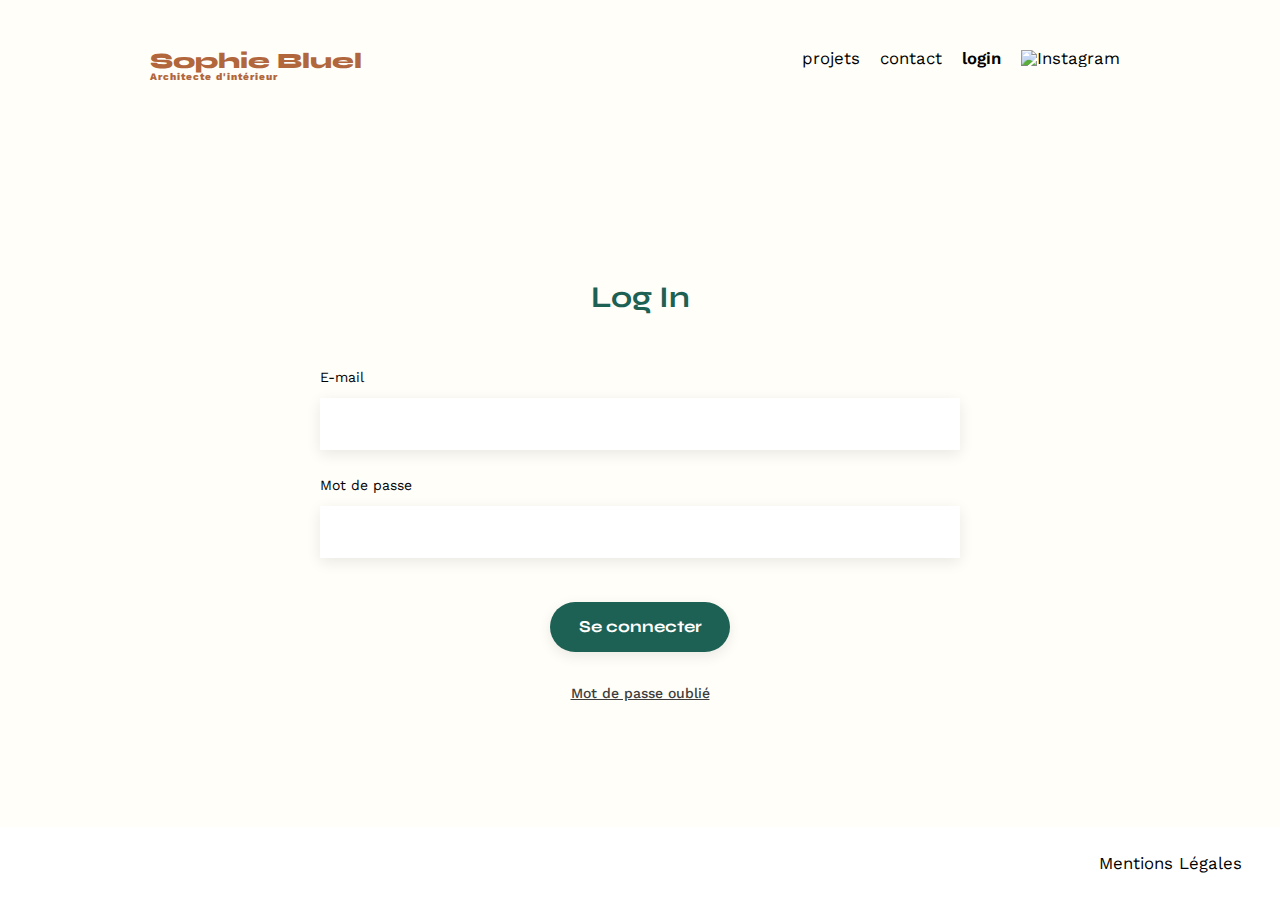
==== FrontEnd/login.html @ 2fc1519b "etape 2" ====
<!DOCTYPE html>
<html lang="fr">
    <head>
        <meta charset="UTF-8" />
        <title>Sophie Bluel - Architecte d'intérieur</title>
        <meta name="viewport" content="width=device-width, initial-scale=1.0" />
        <link rel="preconnect" href="https://fonts.googleapis.com" />
        <link rel="preconnect" href="https://fonts.gstatic.com" crossorigin />
        <link
            href="https://fonts.googleapis.com/css2?family=Syne:wght@700;800&family=Work+Sans:wght@400;500;600&display=swap"
            rel="stylesheet"
        />
        <meta name="description" content="" />
        <link rel="stylesheet" href="./assets/style.css" />
        <script src="login.js"></script>
    </head>
    <body>
        <header>
            <h1>Sophie Bluel <span>Architecte d'intérieur</span></h1>
            <nav>
                <ul>
                    <li><a href="/">projets</a></li>
                    <li>contact</li>
                    <li class="active">login</li>
                    <li>
                        <img
                            src="./assets/icons/instagram.png"
                            alt="Instagram"
                        />
                    </li>
                </ul>
            </nav>
        </header>
        <main>
            <section id="login">
                <h2>Log In</h2>
                <form action="#" method="post">
                    <label for="E-mail">E-mail</label>
                    <input type="email" name="email" id="email" />
                    <label for="Mot de passe">Mot de passe</label>
                    <input type="password" name="password" id="password" />
                    <p id="login-status"></p>
                    <input type="submit" value="Se connecter" />
                </form>
                <a href="#">Mot de passe oublié</a>
            </section>
        </main>

        <footer>
            <nav>
                <ul>
                    <li>Mentions Légales</li>
                </ul>
            </nav>
        </footer>
    </body>
</html>
---- FrontEnd/assets/style.css ----
/* http://meyerweb.com/eric/tools/css/reset/
   v2.0 | 20110126
   License: none (public domain)
*/

html,
body,
div,
span,
applet,
object,
iframe,
h1,
h2,
h3,
h4,
h5,
h6,
p,
blockquote,
pre,
a,
abbr,
acronym,
address,
big,
cite,
code,
del,
dfn,
em,
img,
ins,
kbd,
q,
s,
samp,
small,
strike,
strong,
sub,
sup,
tt,
var,
b,
u,
i,
center,
dl,
dt,
dd,
ol,
ul,
li,
fieldset,
form,
label,
legend,
table,
caption,
tbody,
tfoot,
thead,
tr,
th,
td,
article,
aside,
canvas,
details,
embed,
figure,
figcaption,
footer,
header,
hgroup,
menu,
nav,
output,
ruby,
section,
summary,
time,
mark,
audio,
video {
    margin: 0;
    padding: 0;
    border: 0;
    font-size: 100%;
    font: inherit;
    vertical-align: baseline;
}
/* HTML5 display-role reset for older browsers */
article,
aside,
details,
figcaption,
figure,
footer,
header,
hgroup,
menu,
nav,
section {
    display: block;
}
body {
    line-height: 1;
}
ol,
ul {
    list-style: none;
}
blockquote,
q {
    quotes: none;
}
blockquote:before,
blockquote:after,
q:before,
q:after {
    content: "";
    content: none;
}
table {
    border-collapse: collapse;
    border-spacing: 0;
}
/** end reset css**/
body {
    max-width: 1440px;
    margin: auto;
    font-family: "Work Sans";
    font-size: 14px;
    background: #fffef8;
    display: flex;
    flex-direction: column;
    min-height: 100vh;
}
main {
    flex: 1;
}
header {
    display: flex;
    justify-content: space-between;
    margin: 50px 150px;
}
section {
    margin: 50px 0;
}

h1 {
    display: flex;
    flex-direction: column;
    font-family: "Syne";
    font-size: 22px;
    font-weight: 800;
    color: #b1663c;
}

h1 > span {
    font-family: "Work Sans";
    font-size: 10px;
    letter-spacing: 0.1em;
}

h2 {
    font-family: "Syne";
    font-weight: 700;
    font-size: 30px;
    color: #1d6154;
}
nav ul {
    display: flex;
    align-items: center;
    list-style-type: none;
}
nav li {
    padding: 0 10px;
    font-size: 1.2em;
}
.active {
    font-weight: 600;
}
nav ul a {
    text-decoration: none;
    color: black;
}
nav ul a:hover {
    color: #b1663c;
}

nav img {
    width: 22px;
}

li:hover {
    color: #b1663c;
}
#introduction {
    display: flex;
    align-items: center;
}
#introduction figure {
    flex: 1;
}
#introduction img {
    display: block;
    margin: auto;
    width: 80%;
}

#introduction article {
    flex: 1;
}
#introduction h2 {
    margin-bottom: 1em;
}

#introduction p {
    margin-bottom: 0.5em;
}
#portfolio h2 {
    text-align: center;
}

/* css filters  */

#myFilters {
    display: flex;
    justify-content: center;
    gap: 10px;
}

#myFilters button {
    border: 1px solid #1d6154;
    border-radius: 60px;
    background-color: white;
    min-width: 100px;
    height: 37px;
    color: #1d6154;
    font-size: 16px;
    font-weight: 700;
}

#myFilters button:hover {
    cursor: pointer;
}

#myFilters button.active {
    background-color: #1d6154;
    color: white;
}

#myFilters button.active:hover {
    cursor: default;
}

.button-modifier {
    display: flex;
    gap: 10px;
    background-color: transparent;
    border: none;
    font-size: 14px;
    cursor: pointer;
}

.section-modifier {
    display: flex;
    justify-content: center;
    align-items: center;
}

/* css page login  */

#login h2 {
    text-align: center;
    margin-top: 150px;
}

#login a {
    text-decoration-line: underline;
    color: #3d3d3d;
    font-size: 14px;
    line-height: normal;
    font-weight: 500;
    display: flex;
    justify-content: center;
}

.email {
    display: flex;
    flex-direction: column;
}

.password {
    display: flex;
    flex-direction: column;
}

.gallery {
    width: 100%;
    display: grid;
    grid-template-columns: 1fr 1fr 1fr;
    grid-column-gap: 20px;
    grid-row-gap: 20px;
}

.gallery img {
    width: 100%;
}
#contact,
#login {
    width: 50%;
    margin: auto;
}
#contact > *,
#login > * {
    text-align: center;
}
#contact h2,
#login h2 {
    margin-bottom: 20px;
}
#contact form,
#login form {
    text-align: left;
    margin-top: 30px;
    display: flex;
    flex-direction: column;
}

#contact input,
#login input {
    height: 50px;
    font-size: 1.2em;
    border: none;
    box-shadow: 0px 4px 14px rgba(0, 0, 0, 0.09);
}
#contact label,
#login label {
    margin: 2em 0 1em 0;
}

#login-status {
    margin-top: 10px;
    color: #b91c1c;
    font-size: 16px;
    font-weight: bold;
}

#contact textarea {
    border: none;
    box-shadow: 0px 4px 14px rgba(0, 0, 0, 0.09);
}

input[type="submit"] {
    font-family: "Syne";
    font-weight: 700;
    color: white;
    background-color: #1d6154;
    margin: 2em auto;
    width: 180px;
    text-align: center;
    border-radius: 60px;
    cursor: pointer;
}
input[type="submit"]:hover {
    background-color: #0e2f28;
}

footer nav ul {
    display: flex;
    justify-content: flex-end;
    margin: 2em;
}

footer {
    background-color: white;
    width: 100%;
    flex-shrink: 0;
}
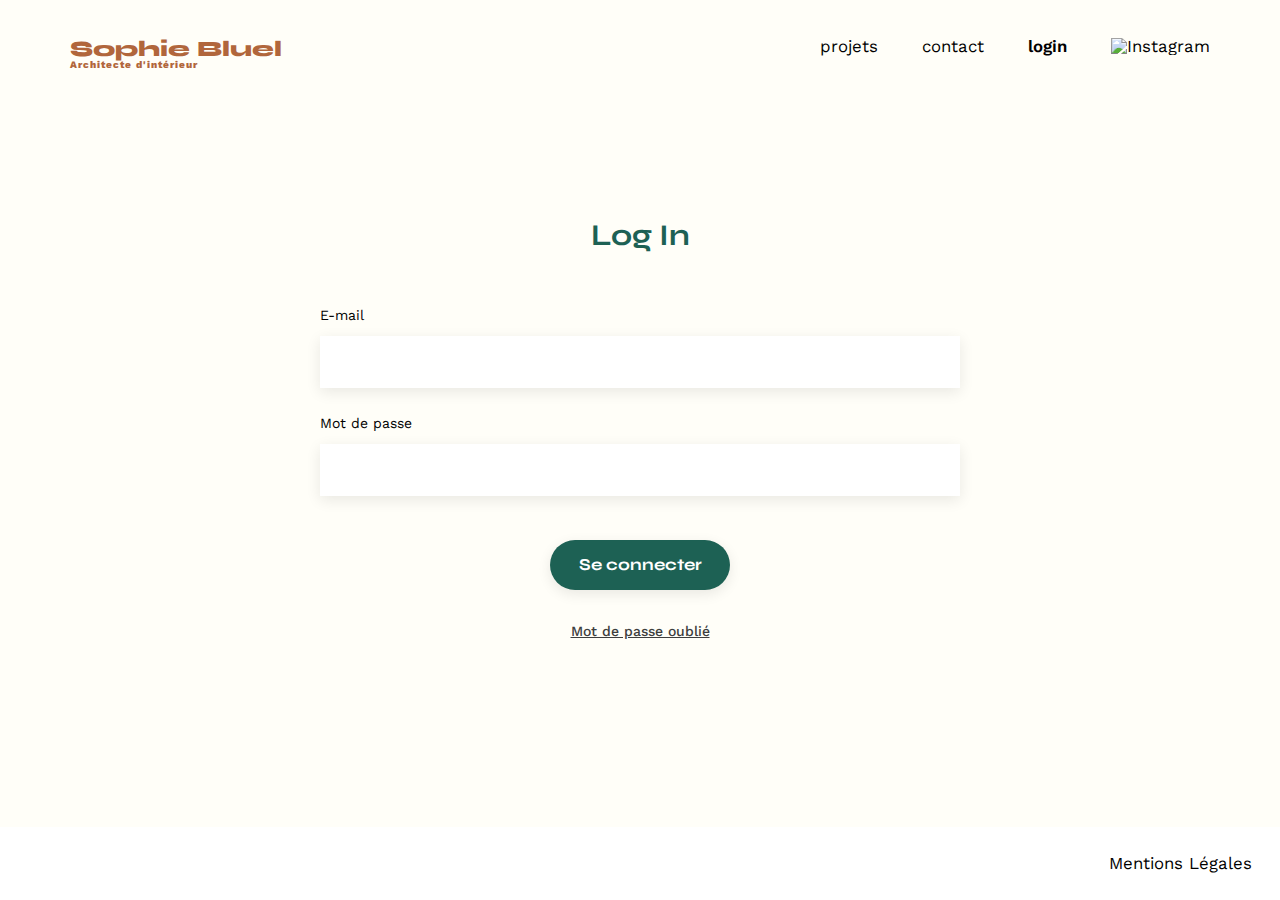
==== commit c430a8cb: "Etape 4 et modifs" ====
--- a/FrontEnd/login.html
+++ b/FrontEnd/login.html
@@ -34,7 +34,7 @@
         <main>
             <section id="login">
                 <h2>Log In</h2>
-                <form action="#" method="post">
+                <form action="#" method="post" id="login-form">
                     <label for="E-mail">E-mail</label>
                     <input type="email" name="email" id="email" />
                     <label for="Mot de passe">Mot de passe</label>
--- a/FrontEnd/assets/style.css
+++ b/FrontEnd/assets/style.css
@@ -141,10 +141,24 @@
 main {
     flex: 1;
 }
+
+.edition-banner {
+    justify-content: center;
+    align-items: center;
+    color: white;
+    font-size: 16px;
+    gap: 11px;
+    background-color: black;
+    height: 59px;
+    display: none;
+}
+
 header {
     display: flex;
     justify-content: space-between;
-    margin: 50px 150px;
+    width: 1140px;
+    margin: auto;
+    margin-top: 38px;
 }
 section {
     margin: 50px 0;
@@ -175,11 +189,18 @@
     display: flex;
     align-items: center;
     list-style-type: none;
+    gap: 44px;
 }
 nav li {
-    padding: 0 10px;
+    padding: 0;
     font-size: 1.2em;
 }
+
+nav li.logout {
+    display: none;
+    cursor: pointer;
+}
+
 .active {
     font-weight: 600;
 }
@@ -201,14 +222,19 @@
 #introduction {
     display: flex;
     align-items: center;
-}
+    width: 1000px;
+    margin: auto;
+    margin-top: 92px;
+    gap: 72px;
+}
+
 #introduction figure {
     flex: 1;
 }
 #introduction img {
     display: block;
     margin: auto;
-    width: 80%;
+    width: 474px;
 }
 
 #introduction article {
@@ -242,6 +268,7 @@
     color: #1d6154;
     font-size: 16px;
     font-weight: 700;
+    padding: 0 15px;
 }
 
 #myFilters button:hover {
@@ -257,7 +284,7 @@
     cursor: default;
 }
 
-.button-modifier {
+#open-modal {
     display: flex;
     gap: 10px;
     background-color: transparent;
@@ -270,6 +297,213 @@
     display: flex;
     justify-content: center;
     align-items: center;
+    gap: 31px;
+    margin-top: 139px;
+}
+
+#modal {
+    display: none;
+    position: fixed;
+    top: 0;
+    left: 0;
+    width: 100%;
+    height: 100%;
+    background-color: rgba(0, 0, 0, 0.3);
+    z-index: 999;
+}
+
+#modal section {
+    margin: 0;
+}
+
+.modal-content {
+    position: relative;
+    position: fixed;
+    top: 50%;
+    left: 50%;
+    transform: translate(-50%, -50%);
+    background-color: white;
+    z-index: 1000;
+    padding: 20px;
+    width: 630px;
+    height: 688px;
+    flex-shrink: 0;
+    border-radius: 10px;
+}
+
+#close-modal {
+    position: absolute;
+    top: 26px;
+    right: 30px;
+    cursor: pointer;
+    font-size: 24px;
+}
+
+#modal-work {
+    display: flex;
+    flex-direction: row;
+    flex-wrap: wrap;
+    column-gap: 6px;
+    row-gap: 24px;
+    margin-left: 105px;
+    margin-right: 105px;
+    margin-top: 46px;
+}
+
+.line-modal {
+    width: 420px;
+    height: 1px;
+    background-color: #b3b3b3;
+    margin: auto;
+    margin-top: 67px;
+}
+
+#icon-return {
+    position: absolute;
+    top: 26px;
+    left: 30px;
+    cursor: pointer;
+}
+
+.section-creation form {
+    display: flex;
+    justify-content: center;
+    flex-direction: column;
+    align-items: center;
+}
+.section-creation {
+    display: none;
+}
+
+.form-add-photo,
+#preview-image {
+    background-color: #e8f1f6;
+    width: 420px;
+    height: 169px;
+    border-radius: 3px;
+    margin-top: 36px;
+}
+
+#preview-image {
+    display: none;
+}
+
+#preview-image img {
+    max-height: 169px;
+}
+
+#title,
+#category {
+    width: 420px;
+    height: 51px;
+    box-shadow: 0px 4px 14px 0px rgba(0, 0, 0, 0.09);
+}
+
+#category {
+    border: none;
+    appearance: none;
+    -webkit-appearance: none;
+    -moz-appearance: none;
+    background-color: transparent;
+    cursor: pointer;
+    padding-left: 10px;
+}
+
+#error-message-form-add-image {
+    margin-top: 10px;
+    color: #b91c1c;
+    font-size: 16px;
+    font-weight: bold;
+}
+
+#image-chevron {
+    width: 11px;
+    height: 11px;
+    position: absolute;
+    right: 20px;
+    bottom: 20px;
+    z-index: -1;
+}
+.input-category-and-chevron {
+    position: relative;
+}
+
+#form-add-photo label {
+    margin-bottom: 5px;
+    font-size: 14px;
+    font-family: Work Sans;
+    color: #3d3d3d;
+}
+
+.formats-add-photos {
+    color: #444444;
+    font-size: 10px;
+    margin-top: 7px;
+}
+
+#form-add-photo label[for="category"] {
+    margin-top: 21px;
+    margin-right: 355px;
+}
+#form-add-photo label[for="title"] {
+    margin-top: 30px;
+    margin-right: 390px;
+}
+
+.form-add-photo #image-photo {
+    flex-shrink: 0;
+    margin-top: 13px;
+    margin-bottom: 6px;
+}
+
+#modal-work img.image-galery {
+    width: 79px;
+}
+#modal-work figure {
+    position: relative;
+}
+#add-file {
+    display: none;
+}
+
+.button-add-photo {
+    border-radius: 50px;
+    width: 173px;
+    height: 36px;
+    background-color: #cbd6dc;
+    border: none;
+    display: block;
+    margin: auto;
+    font-size: 14px;
+    font-family: Work Sans;
+    color: #306685;
+    cursor: pointer;
+}
+
+.button-delete {
+    background-color: black;
+    width: 17px;
+    height: 17px;
+    border: none;
+    border-radius: 3px;
+    display: flex;
+    justify-content: center;
+    align-items: center;
+    position: absolute;
+    top: 6%;
+    left: 73%;
+    cursor: pointer;
+}
+
+.delete-icon {
+    width: 9px;
+    height: 11px;
+}
+
+h3 {
+    text-align: center;
+    font-size: 26px;
+    padding-top: 60px;
 }
 
 /* css page login  */
@@ -300,15 +534,16 @@
 }
 
 .gallery {
-    width: 100%;
+    width: 1000px;
+    margin: auto;
     display: grid;
     grid-template-columns: 1fr 1fr 1fr;
-    grid-column-gap: 20px;
+    grid-column-gap: 5px;
     grid-row-gap: 20px;
 }
 
 .gallery img {
-    width: 100%;
+    width: 310px;
 }
 #contact,
 #login {
@@ -316,7 +551,8 @@
     margin: auto;
 }
 #contact > *,
-#login > * {
+#login > *,
+#modal > * {
     text-align: center;
 }
 #contact h2,
@@ -332,11 +568,16 @@
 }
 
 #contact input,
-#login input {
+#login input,
+#modal input {
     height: 50px;
     font-size: 1.2em;
     border: none;
     box-shadow: 0px 4px 14px rgba(0, 0, 0, 0.09);
+}
+
+#modal input[type="submit"] {
+    width: 237px;
 }
 #contact label,
 #login label {
@@ -369,6 +610,9 @@
 input[type="submit"]:hover {
     background-color: #0e2f28;
 }
+input[type="submit"]:disabled {
+    background-color: #a7a7a7;
+}
 
 footer nav ul {
     display: flex;
